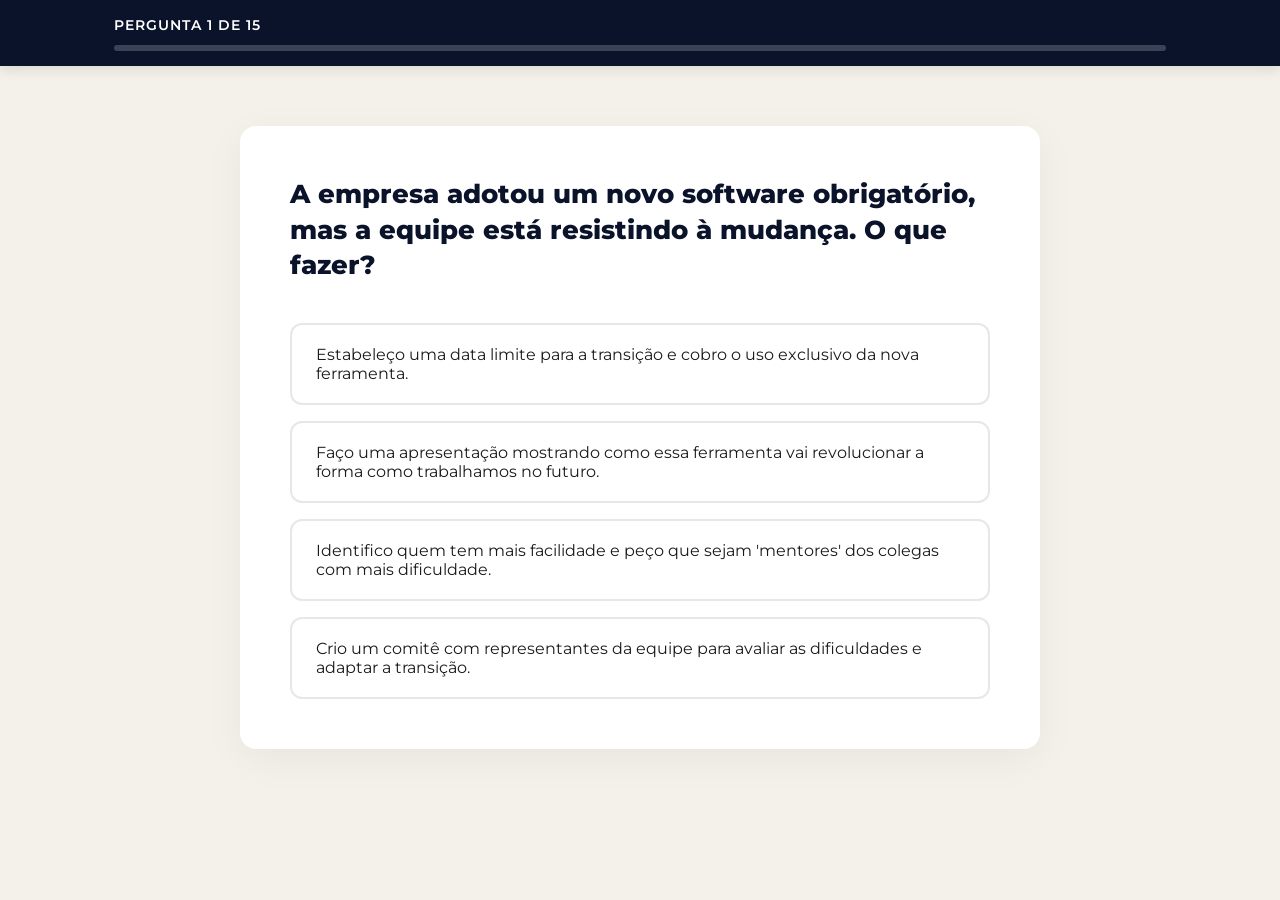
==== quiz.html @ 780af9b1 "Add files via upload" ====
<!DOCTYPE html>
<html lang="pt-br">
<head>
    <meta charset="UTF-8">
    <meta name="viewport" content="width=device-width, initial-scale=1.0">
    <title>Teste | Liderança em Jogo</title>
    <link href="https://fonts.googleapis.com/css2?family=Montserrat:wght@400;600;800&display=swap" rel="stylesheet">
    <link rel="stylesheet" href="style.css">
</head>
<body class="bg-creme">
    
    <header class="navbar navbar-quiz">
        <div class="container progress-wrapper">
            <span class="progress-text">Pergunta <span id="current-index">1</span> de 15</span>
            <div class="progress-bar-bg">
                <div id="progress-fill" class="progress-bar-fill"></div>
            </div>
        </div>
    </header>

    <main class="container quiz-content">
        <div class="quiz-card">
            <h2 id="question-text" class="question-title">Carregando a situação...</h2>
            <div id="options-container" class="options-group">
                </div>
        </div>
    </main>

    <script src="./script.js"></script>
</body>
</html>
---- style.css ----
/* --- RESET E BASES --- */
* {
    margin: 0;
    padding: 0;
    box-sizing: border-box;
    font-family: 'Montserrat', sans-serif;
}

body {
    color: #1a1a1a;
    line-height: 1.6;
    -webkit-font-smoothing: antialiased;
}

.bg-creme {
    background-color: #f4f1ea; /* Inspirado no fundo do seu portfólio/Cuca */
}

.container {
    width: 100%;
    max-width: 1100px;
    margin: 0 auto;
    padding: 0 24px;
}

/* --- NAVBAR (CABEÇALHO) --- */
.navbar {
    background-color: #0b132b; /* Azul bem escuro, quase marinho */
    color: #ffffff;
    padding: 20px 0;
    box-shadow: 0 4px 12px rgba(0,0,0,0.1);
}

.nav-content {
    display: flex;
    justify-content: space-between;
    align-items: center;
}

.logo {
    font-size: 1.5rem;
    font-weight: 800;
    letter-spacing: -0.5px;
}

.logo-highlight {
    color: #4facfe;
    font-weight: 400;
}

.nav-links {
    display: flex;
    gap: 30px;
}

.nav-links a {
    color: #ffffff;
    text-decoration: none;
    font-weight: 600;
    font-size: 0.9rem;
    opacity: 0.8;
    transition: opacity 0.3s;
}

.nav-links a:hover {
    opacity: 1;
}

/* --- HOME HERO --- */
.page-content {
    max-height: 1vh;
    min-height: calc(100vh - 80px);
    display: flex;
    align-items: center;
}

.hero-section {
    display: flex;
    align-items: center;
    justify-content: space-between;
    gap: 50px;
    padding: 60px 0;
}

.hero-text {
    flex: 1;
    max-width: 600px;
}

.tag {
    display: inline-block;
    padding: 6px 14px;
    border-radius: 50px;
    font-size: 0.8rem;
    font-weight: 800;
    text-transform: uppercase;
    margin-bottom: 20px;
}

.tag-blue {
    background-color: #dbeafe;
    color: #1e3a8a;
}

.title-main {
    font-size: 3rem;
    font-weight: 800;
    line-height: 1.1;
    margin-bottom: 24px;
    color: #0b132b;
}

.paragraph-main {
    font-size: 1.1rem;
    color: #4a4a4a;
    margin-bottom: 40px;
}

/* Decoração simples caso não tenha imagem */
.hero-image-placeholder {
    flex: 1;
    display: flex;
    justify-content: center;
    align-items: center;
}

/* Estilização da nova imagem do Logo */
.hero-logo-graphic {
    width: 100%; /* Escala para preencher o contêiner */
    max-width: 400px; /* Mantém um tamanho máximo agradável */
    height: auto; /* Mantém a proporção */
    border-radius: 300px; /* Mesma curvatura dos cards */
    box-shadow: 0 15px 35px rgba(0, 0, 0, 0.05); /* Sombra suave corporativa */
}

/* --- BOTÕES --- */
.btn-primary {
    background-color: #0b132b;
    color: #ffffff;
    border: none;
    border-radius: 8px;
    padding: 18px 40px;
    font-size: 1.1rem;
    font-weight: 600;
    cursor: pointer;
    transition: all 0.3s ease;
    box-shadow: 0 10px 20px rgba(11, 19, 43, 0.15);
}

.btn-primary:hover {
    background-color: #1c2b59;
    transform: translateY(-3px);
    box-shadow: 0 15px 25px rgba(11, 19, 43, 0.2);
}

.btn-secondary {
    background-color: transparent;
    color: #0b132b;
    border: 2px solid #0b132b;
    border-radius: 8px;
    padding: 16px 40px;
    font-size: 1.1rem;
    font-weight: 600;
    cursor: pointer;
    transition: all 0.3s ease;
}

.btn-secondary:hover {
    background-color: #0b132b;
    color: #ffffff;
}

/* --- QUIZ PROGRESSO --- */
.navbar-quiz {
    padding: 15px 0;
    position: sticky;
    top: 0;
    z-index: 100;
}

.progress-wrapper {
    display: flex;
    flex-direction: column;
    gap: 8px;
}

.progress-text {
    font-size: 0.85rem;
    font-weight: 600;
    text-transform: uppercase;
    letter-spacing: 1px;
}

.progress-bar-bg {
    width: 100%;
    height: 6px;
    background-color: rgba(255, 255, 255, 0.2);
    border-radius: 10px;
    overflow: hidden;
}

.progress-bar-fill {
    height: 100%;
    width: 0%;
    background-color: #4facfe;
    transition: width 0.4s ease;
}

/* --- QUIZ PERGUNTAS --- */
.quiz-content {
    display: flex;
    justify-content: center;
    padding: 60px 24px;
}

.quiz-card {
    background-color: #ffffff;
    width: 100%;
    max-width: 800px;
    padding: 50px;
    border-radius: 16px;
    box-shadow: 0 10px 40px rgba(0,0,0,0.05);
}

.question-title {
    font-size: 1.6rem;
    font-weight: 800;
    color: #0b132b;
    margin-bottom: 40px;
    line-height: 1.4;
}

.options-group {
    display: flex;
    flex-direction: column;
    gap: 16px;
}

.options-group button {
    background-color: #ffffff;
    color: #1a1a1a;
    border: 2px solid #e5e7eb;
    border-radius: 12px;
    padding: 20px 24px;
    font-size: 1rem;
    text-align: left;
    cursor: pointer;
    transition: all 0.2s ease;
}

.options-group button:hover {
    border-color: #0b132b;
    background-color: #f8fafc;
    transform: translateX(5px);
}

/* --- RESULTADOS --- */
.result-content {
    padding: 60px 24px;
    display: flex;
    flex-direction: column;
    align-items: center;
    text-align: center;
}

.result-header {
    margin-bottom: 40px;
}

.result-card {
    background-color: #ffffff;
    max-width: 700px;
    padding: 50px;
    border-radius: 16px;
    box-shadow: 0 15px 35px rgba(0,0,0,0.05);
    margin-bottom: 40px;
    border-top: 8px solid;
}

.icon-result {
    font-size: 4rem;
    margin-bottom: 20px;
}

.result-title {
    font-size: 2.2rem;
    font-weight: 800;
    margin-bottom: 20px;
}

/* Cores específicas dos perfis */
.card-visionario { border-color: #8b5cf6; }
.card-visionario .result-title { color: #8b5cf6; }

.card-democratico { border-color: #10b981; }
.card-democratico .result-title { color: #10b981; }

.card-coach { border-color: #f59e0b; }
.card-coach .result-title { color: #f59e0b; }

.card-comandante { border-color: #ef4444; }
.card-comandante .result-title { color: #ef4444; }

/* --- UTILITÁRIOS --- */
.hidden { display: none !important; }

.lock-scroll {
    overflow: hidden;
    height: 100vh; /* Força o body a ter exatamente a altura da tela */
}
/* --- DEBUG MENU (Escondido) --- */
.secret-dot {
    position: fixed;
    bottom: 0;
    right: 0;
    width: 30px;
    height: 30px;
    cursor: default;
    z-index: 999;
}

.admin-menu {
    position: fixed;
    bottom: 20px;
    right: 20px;
    background-color: #ffffff;
    padding: 20px;
    border-radius: 12px;
    box-shadow: 0 10px 30px rgba(0,0,0,0.15);
    z-index: 1000;
    width: 250px;
}

.admin-title {
    font-size: 0.8rem;
    font-weight: 800;
    margin-bottom: 12px;
    color: #4a4a4a;
}

.btn-admin {
    display: block;
    width: 100%;
    background: transparent;
    border: 1px solid #e5e7eb;
    padding: 10px;
    margin-bottom: 8px;
    border-radius: 6px;
    cursor: pointer;
    font-family: 'Montserrat', sans-serif;
    font-size: 0.85rem;
}
.btn-admin:hover { background-color: #f4f1ea; }

/* --- RESPONSIVIDADE --- */
@media (max-width: 768px) {
    .hero-section {
        flex-direction: column;
        text-align: center;
        padding: 40px 0;
    }

    .hero-image-placeholder {
        display: none; /* Esconde o círculo decorativo no celular */
    }

    .nav-links {
        display: none;
    }

    .title-main {
        font-size: 2.2rem;
    }

    .quiz-card {
        padding: 30px 20px;
    }

    .question-title {
        font-size: 1.3rem;
    }

    .options-group button {
        padding: 16px 20px;
        font-size: 0.95rem;
    }

    .result-card {
        padding: 40px 20px;
    }
}
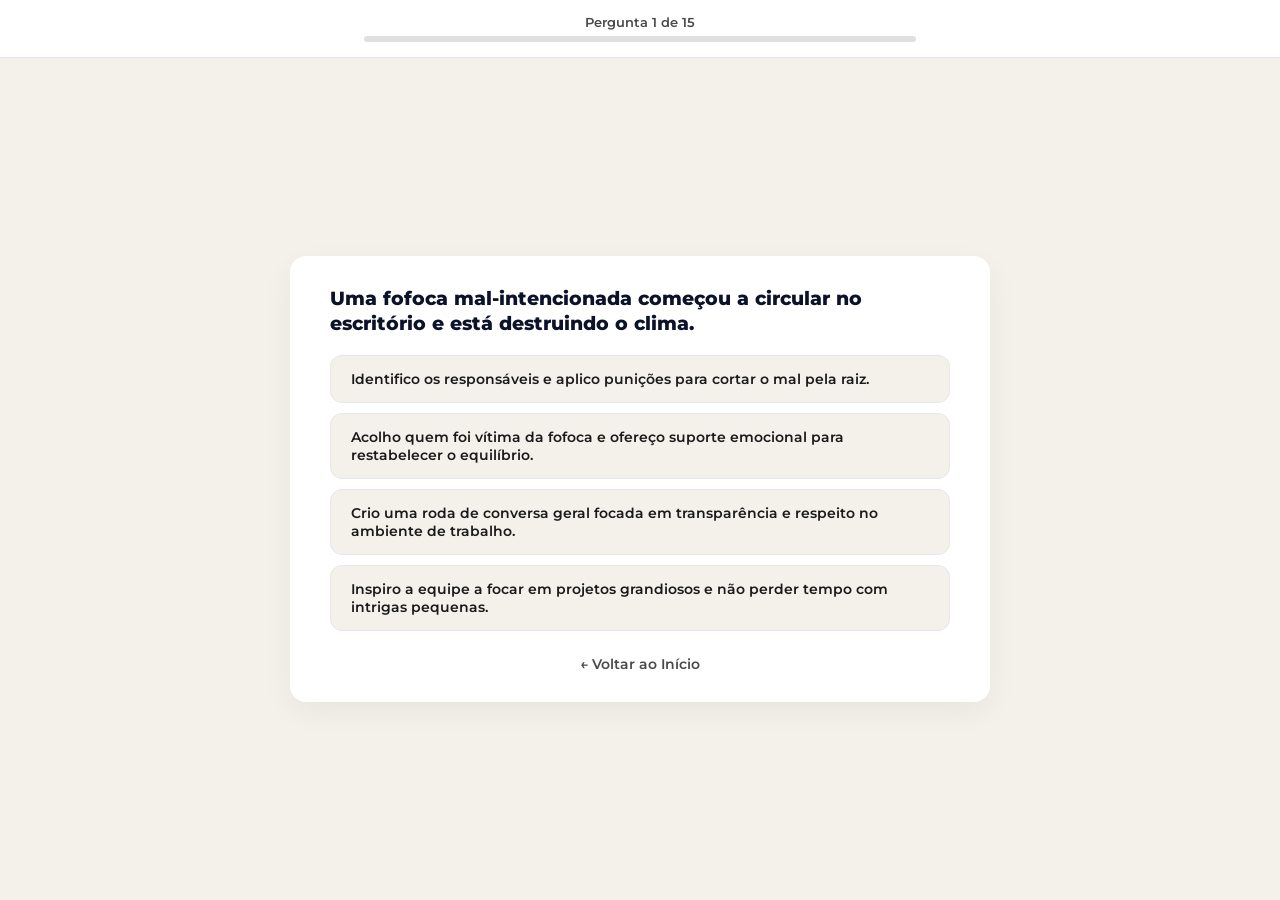
==== commit 0a460ef8: "Add files via upload" ====
--- a/quiz.html
+++ b/quiz.html
@@ -3,11 +3,11 @@
 <head>
     <meta charset="UTF-8">
     <meta name="viewport" content="width=device-width, initial-scale=1.0">
-    <title>Teste | Liderança em Jogo</title>
+    <title>Mapeamento de Perfil | MindLeaders</title>
     <link href="https://fonts.googleapis.com/css2?family=Montserrat:wght@400;600;800&display=swap" rel="stylesheet">
     <link rel="stylesheet" href="style.css">
 </head>
-<body class="bg-creme">
+<body>
     
     <header class="navbar navbar-quiz">
         <div class="container progress-wrapper">
@@ -18,14 +18,17 @@
         </div>
     </header>
 
-    <main class="container quiz-content">
+    <main class="container">
         <div class="quiz-card">
             <h2 id="question-text" class="question-title">Carregando a situação...</h2>
+            
             <div id="options-container" class="options-group">
                 </div>
+
+            <button onclick="window.location.href='index.html'" class="btn-back">← Voltar ao Início</button>
         </div>
     </main>
 
-    <script src="./script.js"></script>
+    <script src="script.js"></script>
 </body>
 </html>
--- a/style.css
+++ b/style.css
@@ -1,4 +1,6 @@
-/* --- RESET E BASES --- */
+/* =========================================
+   1. RESET E TRAVAR A TELA (100VH SEM SCROLL)
+   ========================================= */
 * {
     margin: 0;
     padding: 0;
@@ -6,14 +8,28 @@
     font-family: 'Montserrat', sans-serif;
 }
 
+:root {
+    --cor-fundo: #f4f1ea;        
+    --cor-primaria: #0b132b;     
+    --cor-destaque: #3a506b;     
+    --cor-texto: #1a1a1a;        
+    --cor-texto-claro: #4a4a4a;  
+    --cor-branca: #ffffff;
+    --cor-borda: #e5e7eb;
+}
+
+html, body {
+    width: 100vw;
+    height: 100vh; /* Trava a altura no tamanho exato da tela */
+    overflow: hidden; /* Remove qualquer barra de rolagem (scroll) da página */
+}
+
 body {
-    color: #1a1a1a;
-    line-height: 1.6;
+    background-color: var(--cor-fundo);
+    color: var(--cor-texto);
+    display: flex;
+    flex-direction: column; /* Organiza o layout em coluna (Header no topo, Main preenchendo o resto) */
     -webkit-font-smoothing: antialiased;
-}
-
-.bg-creme {
-    background-color: #f4f1ea; /* Inspirado no fundo do seu portfólio/Cuca */
 }
 
 .container {
@@ -23,369 +39,371 @@
     padding: 0 24px;
 }
 
-/* --- NAVBAR (CABEÇALHO) --- */
+/* =========================================
+   2. NAVBAR (CABEÇALHO FIXO NO TOPO)
+   ========================================= */
 .navbar {
-    background-color: #0b132b; /* Azul bem escuro, quase marinho */
-    color: #ffffff;
-    padding: 20px 0;
+    background-color: var(--cor-primaria);
+    color: var(--cor-branca);
+    padding: 15px 0;
+    flex-shrink: 0; /* Impede que o cabeçalho encolha */
     box-shadow: 0 4px 12px rgba(0,0,0,0.1);
+    z-index: 10;
 }
 
 .nav-content {
     display: flex;
-    justify-content: space-between;
+    justify-content: center; 
     align-items: center;
 }
 
 .logo {
-    font-size: 1.5rem;
+    font-size: 1.2rem;
     font-weight: 800;
     letter-spacing: -0.5px;
 }
 
 .logo-highlight {
-    color: #4facfe;
     font-weight: 400;
-}
-
-.nav-links {
-    display: flex;
-    gap: 30px;
-}
-
-.nav-links a {
-    color: #ffffff;
-    text-decoration: none;
+    opacity: 0.8;
+}
+
+/* Barra do Quiz (Com progresso) */
+.navbar-quiz {
+    background-color: var(--cor-branca);
+    color: var(--cor-primaria);
+    border-bottom: 1px solid var(--cor-borda);
+    box-shadow: none;
+}
+
+.progress-wrapper {
+    display: flex;
+    flex-direction: column;
+    align-items: center;
+    width: 100%;
+    max-width: 600px;
+}
+
+.progress-text {
+    font-size: 0.8rem;
     font-weight: 600;
-    font-size: 0.9rem;
-    opacity: 0.8;
-    transition: opacity 0.3s;
-}
-
-.nav-links a:hover {
-    opacity: 1;
-}
-
-/* --- HOME HERO --- */
-.page-content {
-    max-height: 1vh;
-    min-height: calc(100vh - 80px);
-    display: flex;
+    margin-bottom: 6px;
+    color: var(--cor-texto-claro);
+}
+
+.progress-bar-bg {
+    width: 100%;
+    height: 6px;
+    background-color: #e0e0e0;
+    border-radius: 10px;
+    overflow: hidden;
+}
+
+.progress-bar-fill {
+    height: 100%;
+    background-color: var(--cor-primaria);
+    width: 0%;
+    transition: width 0.4s ease;
+}
+
+/* =========================================
+   3. ÁREA PRINCIPAL (OCUPA O RESTANTE DA TELA)
+   ========================================= */
+main.container {
+    flex-grow: 1; /* Preenche todo o espaço que sobra abaixo do cabeçalho */
+    display: flex;
+    flex-direction: column;
+    justify-content: center; /* Centraliza tudo verticalmente na tela */
     align-items: center;
-}
-
-.hero-section {
-    display: flex;
-    align-items: center;
-    justify-content: space-between;
-    gap: 50px;
-    padding: 60px 0;
-}
-
-.hero-text {
-    flex: 1;
-    max-width: 600px;
+    height: 100%;
+    padding: 20px 24px;
+}
+
+/* Tipografia ajustada para caber em uma tela única */
+.title-main {
+    font-size: 2.2rem;
+    font-weight: 800;
+    line-height: 1.1;
+    margin-bottom: 15px;
+    color: var(--cor-primaria);
+}
+
+.paragraph-main {
+    font-size: 1rem;
+    color: var(--cor-texto-claro);
+    margin-bottom: 25px;
 }
 
 .tag {
     display: inline-block;
-    padding: 6px 14px;
-    border-radius: 50px;
-    font-size: 0.8rem;
+    padding: 4px 10px;
+    border-radius: 20px;
+    font-size: 0.7rem;
     font-weight: 800;
     text-transform: uppercase;
-    margin-bottom: 20px;
+    letter-spacing: 1px;
+    margin-bottom: 10px;
 }
 
 .tag-blue {
-    background-color: #dbeafe;
-    color: #1e3a8a;
-}
-
-.title-main {
-    font-size: 3rem;
-    font-weight: 800;
-    line-height: 1.1;
-    margin-bottom: 24px;
-    color: #0b132b;
-}
-
-.paragraph-main {
-    font-size: 1.1rem;
-    color: #4a4a4a;
-    margin-bottom: 40px;
-}
-
-/* Decoração simples caso não tenha imagem */
-.hero-image-placeholder {
-    flex: 1;
-    display: flex;
-    justify-content: center;
-    align-items: center;
-}
-
-/* Estilização da nova imagem do Logo */
-.hero-logo-graphic {
-    width: 100%; /* Escala para preencher o contêiner */
-    max-width: 400px; /* Mantém um tamanho máximo agradável */
-    height: auto; /* Mantém a proporção */
-    border-radius: 300px; /* Mesma curvatura dos cards */
-    box-shadow: 0 15px 35px rgba(0, 0, 0, 0.05); /* Sombra suave corporativa */
-}
-
-/* --- BOTÕES --- */
-.btn-primary {
-    background-color: #0b132b;
-    color: #ffffff;
-    border: none;
+    background-color: rgba(11, 19, 43, 0.1);
+    color: var(--cor-primaria);
+}
+
+/* Botões */
+.btn-primary, .btn-secondary {
+    display: inline-block;
+    padding: 12px 24px;
     border-radius: 8px;
-    padding: 18px 40px;
-    font-size: 1.1rem;
+    font-size: 0.95rem;
     font-weight: 600;
     cursor: pointer;
     transition: all 0.3s ease;
-    box-shadow: 0 10px 20px rgba(11, 19, 43, 0.15);
+    border: none;
+    width: 100%;
+}
+
+.btn-primary {
+    background-color: var(--cor-primaria);
+    color: var(--cor-branca);
 }
 
 .btn-primary:hover {
-    background-color: #1c2b59;
-    transform: translateY(-3px);
-    box-shadow: 0 15px 25px rgba(11, 19, 43, 0.2);
+    background-color: var(--cor-destaque);
+    transform: translateY(-2px);
 }
 
 .btn-secondary {
     background-color: transparent;
-    color: #0b132b;
-    border: 2px solid #0b132b;
-    border-radius: 8px;
-    padding: 16px 40px;
-    font-size: 1.1rem;
-    font-weight: 600;
-    cursor: pointer;
-    transition: all 0.3s ease;
+    color: var(--cor-primaria);
+    border: 2px solid var(--cor-primaria);
 }
 
 .btn-secondary:hover {
-    background-color: #0b132b;
-    color: #ffffff;
-}
-
-/* --- QUIZ PROGRESSO --- */
-.navbar-quiz {
-    padding: 15px 0;
-    position: sticky;
-    top: 0;
-    z-index: 100;
-}
-
-.progress-wrapper {
-    display: flex;
-    flex-direction: column;
-    gap: 8px;
-}
-
-.progress-text {
+    background-color: rgba(11, 19, 43, 0.05);
+}
+
+/* Botão discreto para voltar no meio do quiz */
+.btn-back {
+    background: transparent;
+    border: none;
+    color: var(--cor-texto-claro);
     font-size: 0.85rem;
     font-weight: 600;
-    text-transform: uppercase;
-    letter-spacing: 1px;
-}
-
-.progress-bar-bg {
-    width: 100%;
-    height: 6px;
-    background-color: rgba(255, 255, 255, 0.2);
-    border-radius: 10px;
-    overflow: hidden;
-}
-
-.progress-bar-fill {
-    height: 100%;
-    width: 0%;
-    background-color: #4facfe;
-    transition: width 0.4s ease;
-}
-
-/* --- QUIZ PERGUNTAS --- */
-.quiz-content {
-    display: flex;
+    margin-top: 25px;
+    cursor: pointer;
+    text-align: center;
+    transition: color 0.2s ease;
+    width: 100%;
+}
+
+.btn-back:hover {
+    color: var(--cor-primaria);
+    text-decoration: underline;
+}
+
+/* =========================================
+   4. PÁGINA INICIAL (HUB)
+   ========================================= */
+.presentation-layout {
+    text-align: center;
+}
+
+.intro-section {
+    max-width: 800px;
+    margin-bottom: 30px;
+}
+
+.cards-section {
+    display: flex;
+    gap: 20px;
+    width: 100%;
+    max-width: 900px;
     justify-content: center;
-    padding: 60px 24px;
-}
-
+}
+
+.action-card {
+    background: var(--cor-branca);
+    border-radius: 16px;
+    padding: 25px;
+    flex: 1;
+    box-shadow: 0 10px 30px rgba(0,0,0,0.05);
+    display: flex;
+    flex-direction: column;
+    align-items: center;
+    transition: transform 0.3s ease;
+}
+
+.action-card:hover {
+    transform: translateY(-5px);
+}
+
+.outline-card {
+    background: transparent;
+    border: 2px solid var(--cor-primaria);
+    box-shadow: none;
+}
+
+.card-icon {
+    font-size: 2.5rem;
+    margin-bottom: 15px;
+}
+
+.card-title {
+    font-size: 1.3rem;
+    font-weight: 800;
+    margin-bottom: 10px;
+}
+
+.card-text {
+    font-size: 0.85rem;
+    color: var(--cor-texto-claro);
+    margin-bottom: 20px;
+    flex-grow: 1;
+}
+
+/* =========================================
+   5. PÁGINAS DE QUIZ (CARTÃO CENTRALIZADO)
+   ========================================= */
 .quiz-card {
-    background-color: #ffffff;
-    width: 100%;
-    max-width: 800px;
-    padding: 50px;
+    background: var(--cor-branca);
+    width: 100%;
+    max-width: 700px;
+    padding: 30px 40px;
     border-radius: 16px;
-    box-shadow: 0 10px 40px rgba(0,0,0,0.05);
+    box-shadow: 0 10px 30px rgba(0,0,0,0.05);
+    display: flex;
+    flex-direction: column;
 }
 
 .question-title {
-    font-size: 1.6rem;
-    font-weight: 800;
-    color: #0b132b;
-    margin-bottom: 40px;
-    line-height: 1.4;
+    font-size: 1.2rem;
+    font-weight: 800;
+    color: var(--cor-primaria);
+    margin-bottom: 20px;
+    line-height: 1.3;
 }
 
 .options-group {
     display: flex;
     flex-direction: column;
-    gap: 16px;
+    gap: 10px;
 }
 
 .options-group button {
-    background-color: #ffffff;
-    color: #1a1a1a;
-    border: 2px solid #e5e7eb;
+    background: var(--cor-fundo);
+    border: 1px solid var(--cor-borda);
+    padding: 14px 20px;
     border-radius: 12px;
-    padding: 20px 24px;
-    font-size: 1rem;
+    font-size: 0.9rem;
+    color: var(--cor-texto);
     text-align: left;
     cursor: pointer;
     transition: all 0.2s ease;
+    font-weight: 600;
 }
 
 .options-group button:hover {
-    border-color: #0b132b;
-    background-color: #f8fafc;
+    background: var(--cor-primaria);
+    color: var(--cor-branca);
+    border-color: var(--cor-primaria);
     transform: translateX(5px);
 }
 
-/* --- RESULTADOS --- */
-.result-content {
-    padding: 60px 24px;
-    display: flex;
-    flex-direction: column;
-    align-items: center;
+/* =========================================
+   6. PÁGINAS DE RESULTADOS
+   ========================================= */
+.result-header {
     text-align: center;
-}
-
-.result-header {
-    margin-bottom: 40px;
+    margin-bottom: 20px;
 }
 
 .result-card {
-    background-color: #ffffff;
+    background: var(--cor-branca);
+    width: 100%;
     max-width: 700px;
-    padding: 50px;
+    padding: 30px 40px;
     border-radius: 16px;
-    box-shadow: 0 15px 35px rgba(0,0,0,0.05);
-    margin-bottom: 40px;
-    border-top: 8px solid;
+    box-shadow: 0 15px 40px rgba(0,0,0,0.08);
+    text-align: center;
+    border-top: 8px solid var(--cor-primaria);
+    animation: fadeIn 0.6s ease-out;
+}
+
+.hidden {
+    display: none !important;
 }
 
 .icon-result {
-    font-size: 4rem;
-    margin-bottom: 20px;
+    font-size: 3.5rem;
+    margin-bottom: 10px;
 }
 
 .result-title {
-    font-size: 2.2rem;
-    font-weight: 800;
-    margin-bottom: 20px;
-}
-
-/* Cores específicas dos perfis */
-.card-visionario { border-color: #8b5cf6; }
-.card-visionario .result-title { color: #8b5cf6; }
-
-.card-democratico { border-color: #10b981; }
-.card-democratico .result-title { color: #10b981; }
-
-.card-coach { border-color: #f59e0b; }
-.card-coach .result-title { color: #f59e0b; }
-
-.card-comandante { border-color: #ef4444; }
-.card-comandante .result-title { color: #ef4444; }
-
-/* --- UTILITÁRIOS --- */
-.hidden { display: none !important; }
-
-.lock-scroll {
-    overflow: hidden;
-    height: 100vh; /* Força o body a ter exatamente a altura da tela */
-}
-/* --- DEBUG MENU (Escondido) --- */
-.secret-dot {
-    position: fixed;
-    bottom: 0;
-    right: 0;
-    width: 30px;
-    height: 30px;
-    cursor: default;
-    z-index: 999;
-}
-
-.admin-menu {
-    position: fixed;
-    bottom: 20px;
-    right: 20px;
-    background-color: #ffffff;
-    padding: 20px;
+    font-size: 1.8rem;
+    font-weight: 800;
+    color: var(--cor-primaria);
+    margin-bottom: 15px;
+}
+
+.action-box {
+    margin-top: 20px;
+    background-color: var(--cor-fundo);
+    padding: 15px 20px;
     border-radius: 12px;
-    box-shadow: 0 10px 30px rgba(0,0,0,0.15);
-    z-index: 1000;
-    width: 250px;
-}
-
-.admin-title {
-    font-size: 0.8rem;
-    font-weight: 800;
-    margin-bottom: 12px;
-    color: #4a4a4a;
-}
-
-.btn-admin {
-    display: block;
-    width: 100%;
-    background: transparent;
-    border: 1px solid #e5e7eb;
-    padding: 10px;
+    text-align: left;
+}
+
+.action-box h3 {
+    font-size: 1rem;
+    color: var(--cor-primaria);
+    margin-bottom: 10px;
+}
+
+.action-box ul {
+    list-style: none;
+}
+
+.action-box li {
+    font-size: 0.85rem;
+    color: var(--cor-texto-claro);
     margin-bottom: 8px;
-    border-radius: 6px;
-    cursor: pointer;
-    font-family: 'Montserrat', sans-serif;
-    font-size: 0.85rem;
-}
-.btn-admin:hover { background-color: #f4f1ea; }
-
-/* --- RESPONSIVIDADE --- */
-@media (max-width: 768px) {
-    .hero-section {
-        flex-direction: column;
-        text-align: center;
-        padding: 40px 0;
+    font-weight: 600;
+}
+
+.action-footer {
+    margin-top: 25px;
+    width: 100%;
+    max-width: 300px;
+}
+
+@keyframes fadeIn {
+    from { opacity: 0; transform: translateY(20px); }
+    to { opacity: 1; transform: translateY(0); }
+}
+
+/* =========================================
+   7. RESPONSIVIDADE (GARANTIR QUE CAIBA EM TELAS PEQUENAS)
+   ========================================= */
+@media (max-height: 700px), (max-width: 768px) {
+    .title-main { font-size: 1.5rem; }
+    .paragraph-main { font-size: 0.85rem; margin-bottom: 15px; }
+    
+    .cards-section {
+        flex-direction: row; 
+        gap: 10px;
     }
-
-    .hero-image-placeholder {
-        display: none; /* Esconde o círculo decorativo no celular */
-    }
-
-    .nav-links {
-        display: none;
-    }
-
-    .title-main {
-        font-size: 2.2rem;
-    }
-
-    .quiz-card {
-        padding: 30px 20px;
-    }
-
-    .question-title {
-        font-size: 1.3rem;
-    }
-
-    .options-group button {
-        padding: 16px 20px;
-        font-size: 0.95rem;
-    }
-
-    .result-card {
-        padding: 40px 20px;
-    }
+    
+    .action-card { padding: 15px; }
+    .card-icon { font-size: 2rem; margin-bottom: 10px; }
+    .card-title { font-size: 1rem; }
+    .card-text { font-size: 0.75rem; margin-bottom: 10px; }
+    
+    .quiz-card { padding: 20px; }
+    .question-title { font-size: 1rem; margin-bottom: 15px; }
+    .options-group button { padding: 10px 15px; font-size: 0.8rem; }
+    
+    .result-card { padding: 20px; }
+    .icon-result { font-size: 2.5rem; }
+    .result-title { font-size: 1.4rem; }
 }
